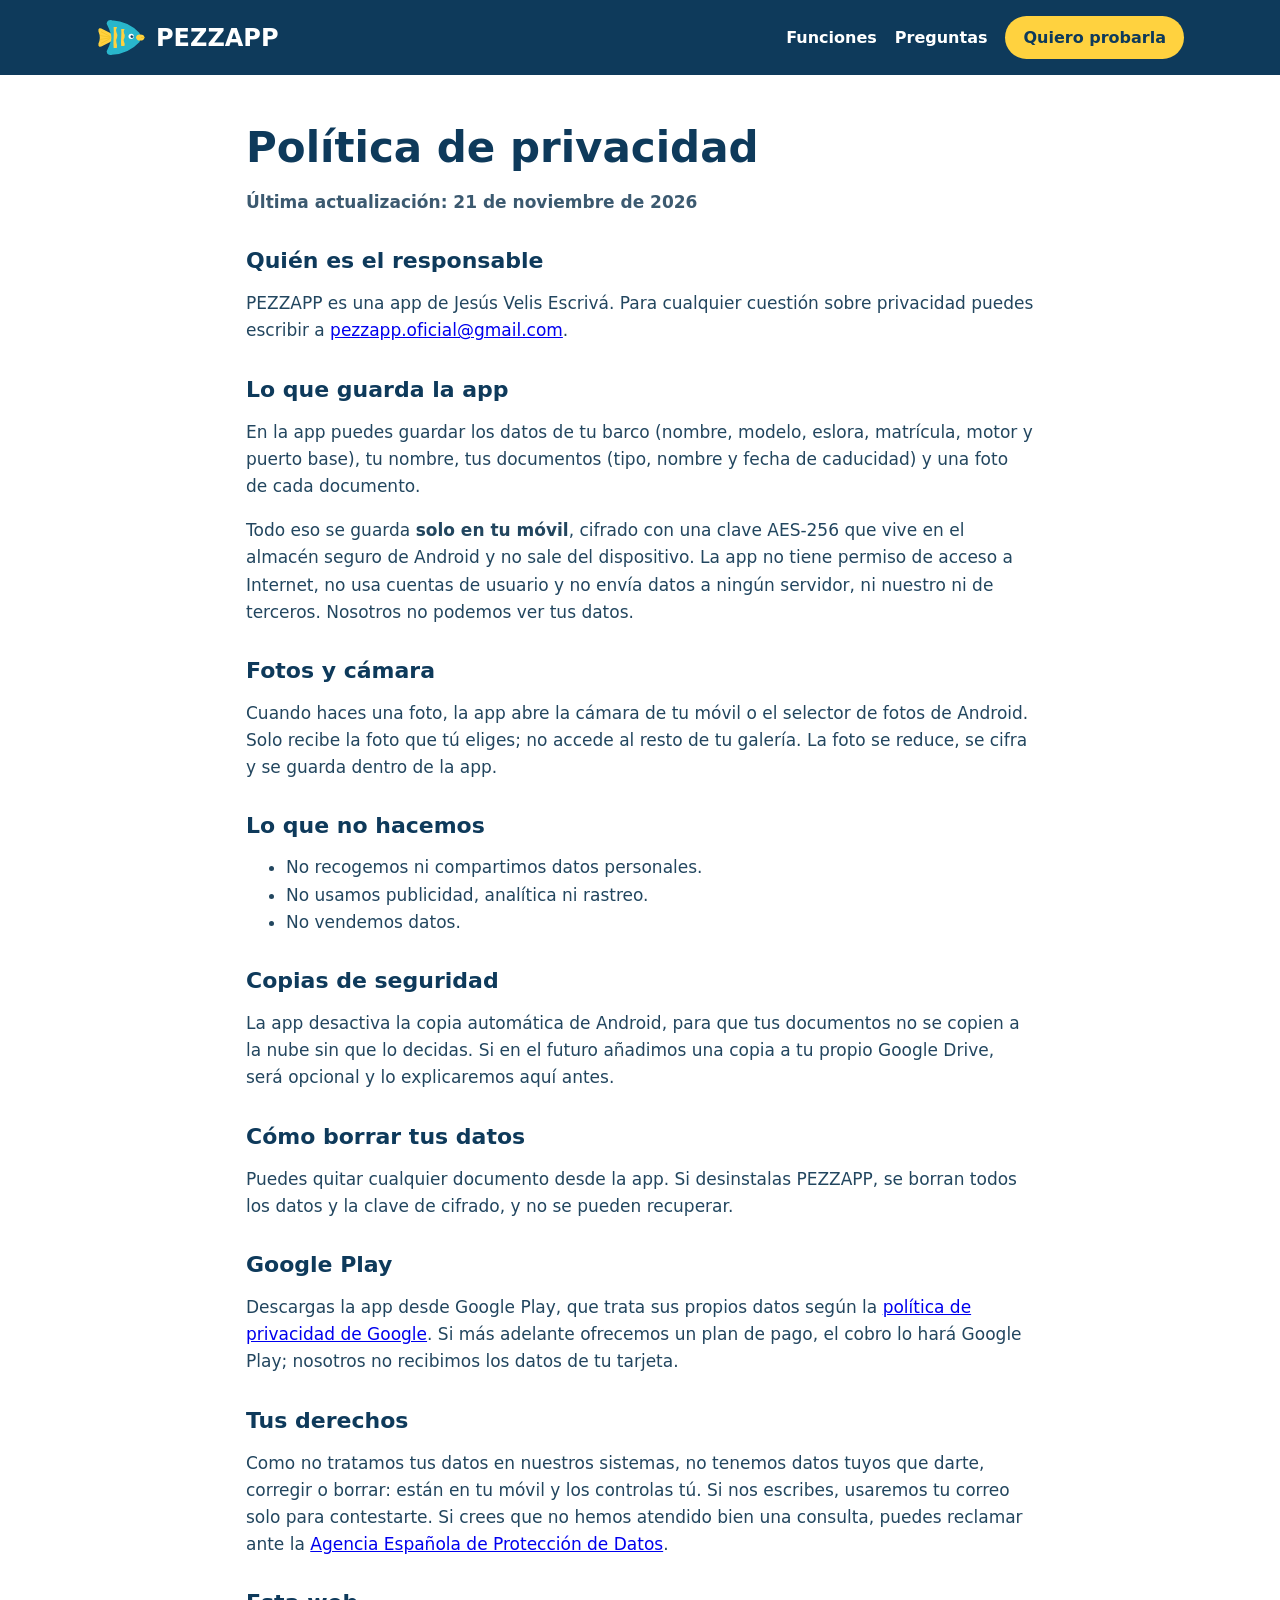
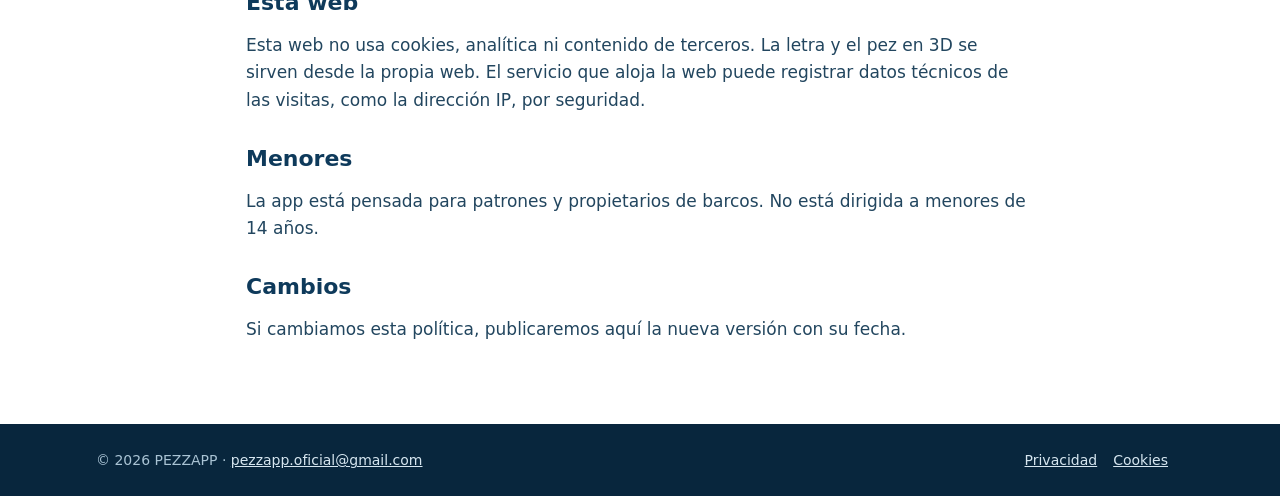
==== sitio/privacidad.html @ 7a9368ae "Web de PEZZAPP: portada y privacidad" ====
<!doctype html>
<html lang="es">
<head>
<meta charset="utf-8">
<meta name="viewport" content="width=device-width, initial-scale=1">
<title>Privacidad · PEZZAPP</title>
<meta name="description" content="Política de privacidad de PEZZAPP: tus papeles se guardan cifrados solo en tu móvil.">
<link rel="icon" href="data:image/svg+xml,%3Csvg%20xmlns%3D%22http%3A//www.w3.org/2000/svg%22%20viewBox%3D%220%200%20264%20196%22%3E%3Cg%20transform%3D%22translate%282%202%29%22%3E%0A%3Cpath%20d%3D%22M86.4%2083.2%20L32%2056%20Q11.2%2043.2%2014.4%2062.4%20Q28.8%2096%2014.4%20129.6%20Q11.2%20148.8%2032%20136%20L86.4%20108.8%20Z%22%20fill%3D%22%23FFD23F%22%20stroke%3D%22%23FFD23F%22%20stroke-width%3D%228%22%20stroke-linejoin%3D%22round%22/%3E%0A%3Cg%20stroke%3D%22%23E9B814%22%20stroke-width%3D%222.5%22%20stroke-linecap%3D%22round%22%20fill%3D%22none%22%3E%3Cpath%20d%3D%22M72%2090%20L26%2066%22/%3E%3Cpath%20d%3D%22M72%2094%20L22%2086%22/%3E%3Cpath%20d%3D%22M72%2098%20L22%20106%22/%3E%3Cpath%20d%3D%22M72%20102%20L26%20126%22/%3E%3C/g%3E%0A%3Cpath%20d%3D%22M60%2022.4%20Q61.6%204.8%2081.6%2010.4%20Q168%2016%20222.4%2075.2%20Q232%2096%20222.4%20116.8%20Q168%20176%2081.6%20181.6%20Q61.6%20187.2%2060%20169.6%20Q75.2%20140%2083.2%20112%20Q86.4%2096%2083.2%2080%20Q75.2%2052%2060%2022.4%20Z%22%20fill%3D%22%2329B6CC%22%20stroke%3D%22%2329B6CC%22%20stroke-width%3D%2212%22%20stroke-linejoin%3D%22round%22/%3E%0A%3Cpath%20d%3D%22M91%2040%20Q93%2070%2091%2096%20Q89%20124%2091%20152%20L108%20152%20Q112%20138%20106%20124%20Q101%20110%20109%2096%20Q114%2082%20106%2068%20Q101%2054%20109%2040%20Z%22%20fill%3D%22%23FFD23F%22/%3E%0A%3Cpath%20d%3D%22M131%2051%20Q133%2074%20131%2096%20Q129%20118%20131%20141%20L148%20141%20Q152%20130%20146%20119%20Q141%20108%20149%2096%20Q154%2084%20146%2073%20Q141%2062%20149%2051%20Z%22%20fill%3D%22%23FFD23F%22/%3E%0A%3Ccircle%20cx%3D%22184%22%20cy%3D%2290%22%20r%3D%2214%22%20fill%3D%22%23FFFFFF%22/%3E%3Ccircle%20cx%3D%22188%22%20cy%3D%2291%22%20r%3D%227.5%22%20fill%3D%22%230E3A5B%22/%3E%3Ccircle%20cx%3D%22191%22%20cy%3D%2287%22%20r%3D%222.6%22%20fill%3D%22%23FFFFFF%22/%3E%0A%3Cellipse%20cx%3D%22232%22%20cy%3D%2296%22%20rx%3D%2222%22%20ry%3D%2216.5%22%20fill%3D%22%23FFD23F%22/%3E%3Cpath%20d%3D%22M238%2096%20L254%2096%22%20stroke%3D%22%23E9B814%22%20stroke-width%3D%223%22%20stroke-linecap%3D%22round%22/%3E%0A%3C/g%3E%3C/svg%3E">
<link rel="stylesheet" href="estilo.css">
</head>
<body>
<header class="w-head"><div class="wrap">
  <a class="logo" href="index.html"><svg width="50" height="37" viewBox="0 0 264 196" aria-hidden="true"><g transform="translate(2 2)">
<path d="M86.4 83.2 L32 56 Q11.2 43.2 14.4 62.4 Q28.8 96 14.4 129.6 Q11.2 148.8 32 136 L86.4 108.8 Z" fill="#FFD23F" stroke="#FFD23F" stroke-width="8" stroke-linejoin="round"/>
<g stroke="#E9B814" stroke-width="2.5" stroke-linecap="round" fill="none"><path d="M72 90 L26 66"/><path d="M72 94 L22 86"/><path d="M72 98 L22 106"/><path d="M72 102 L26 126"/></g>
<path d="M60 22.4 Q61.6 4.8 81.6 10.4 Q168 16 222.4 75.2 Q232 96 222.4 116.8 Q168 176 81.6 181.6 Q61.6 187.2 60 169.6 Q75.2 140 83.2 112 Q86.4 96 83.2 80 Q75.2 52 60 22.4 Z" fill="#29B6CC" stroke="#29B6CC" stroke-width="12" stroke-linejoin="round"/>
<path d="M91 40 Q93 70 91 96 Q89 124 91 152 L108 152 Q112 138 106 124 Q101 110 109 96 Q114 82 106 68 Q101 54 109 40 Z" fill="#FFD23F"/>
<path d="M131 51 Q133 74 131 96 Q129 118 131 141 L148 141 Q152 130 146 119 Q141 108 149 96 Q154 84 146 73 Q141 62 149 51 Z" fill="#FFD23F"/>
<circle cx="184" cy="90" r="14" fill="#FFFFFF"/><circle cx="188" cy="91" r="7.5" fill="#0E3A5B"/><circle cx="191" cy="87" r="2.6" fill="#FFFFFF"/>
<ellipse cx="232" cy="96" rx="22" ry="16.5" fill="#FFD23F"/><path d="M238 96 L254 96" stroke="#E9B814" stroke-width="3" stroke-linecap="round"/>
</g></svg>PEZZAPP</a>
  <nav aria-label="Web"><a href="index.html#funciones">Funciones</a><a href="index.html#preguntas">Preguntas</a><a class="pill" href="index.html#probar">Quiero probarla</a></nav>
</div></header>
<main class="legal"><div class="wrap">
<h1>Política de privacidad</h1>
<p class="fecha">Última actualización: 21 de noviembre de 2026</p>

<h2>Quién es el responsable</h2>
<p>PEZZAPP es una app de Jesús Velis Escrivá. Para cualquier cuestión sobre privacidad puedes escribir a <a href="mailto:pezzapp.oficial@gmail.com">pezzapp.oficial@gmail.com</a>.</p>

<h2>Lo que guarda la app</h2>
<p>En la app puedes guardar los datos de tu barco (nombre, modelo, eslora, matrícula, motor y puerto base), tu nombre, tus documentos (tipo, nombre y fecha de caducidad) y una foto de cada documento.</p>
<p>Todo eso se guarda <strong>solo en tu móvil</strong>, cifrado con una clave AES-256 que vive en el almacén seguro de Android y no sale del dispositivo. La app no tiene permiso de acceso a Internet, no usa cuentas de usuario y no envía datos a ningún servidor, ni nuestro ni de terceros. Nosotros no podemos ver tus datos.</p>

<h2>Fotos y cámara</h2>
<p>Cuando haces una foto, la app abre la cámara de tu móvil o el selector de fotos de Android. Solo recibe la foto que tú eliges; no accede al resto de tu galería. La foto se reduce, se cifra y se guarda dentro de la app.</p>

<h2>Lo que no hacemos</h2>
<ul>
<li>No recogemos ni compartimos datos personales.</li>
<li>No usamos publicidad, analítica ni rastreo.</li>
<li>No vendemos datos.</li>
</ul>

<h2>Copias de seguridad</h2>
<p>La app desactiva la copia automática de Android, para que tus documentos no se copien a la nube sin que lo decidas. Si en el futuro añadimos una copia a tu propio Google Drive, será opcional y lo explicaremos aquí antes.</p>

<h2>Cómo borrar tus datos</h2>
<p>Puedes quitar cualquier documento desde la app. Si desinstalas PEZZAPP, se borran todos los datos y la clave de cifrado, y no se pueden recuperar.</p>

<h2>Google Play</h2>
<p>Descargas la app desde Google Play, que trata sus propios datos según la <a href="https://policies.google.com/privacy">política de privacidad de Google</a>. Si más adelante ofrecemos un plan de pago, el cobro lo hará Google Play; nosotros no recibimos los datos de tu tarjeta.</p>

<h2>Tus derechos</h2>
<p>Como no tratamos tus datos en nuestros sistemas, no tenemos datos tuyos que darte, corregir o borrar: están en tu móvil y los controlas tú. Si nos escribes, usaremos tu correo solo para contestarte. Si crees que no hemos atendido bien una consulta, puedes reclamar ante la <a href="https://www.aepd.es">Agencia Española de Protección de Datos</a>.</p>

<h2 id="cookies">Esta web</h2>
<p>Esta web no usa cookies, analítica ni contenido de terceros. La letra y el pez en 3D se sirven desde la propia web. El servicio que aloja la web puede registrar datos técnicos de las visitas, como la dirección IP, por seguridad.</p>

<h2>Menores</h2>
<p>La app está pensada para patrones y propietarios de barcos. No está dirigida a menores de 14 años.</p>

<h2>Cambios</h2>
<p>Si cambiamos esta política, publicaremos aquí la nueva versión con su fecha.</p>
</div></main>
<footer><div class="wrap">
  <span>© 2026 PEZZAPP · <a href="mailto:pezzapp.oficial@gmail.com">pezzapp.oficial@gmail.com</a></span>
  <span><a href="privacidad.html">Privacidad</a><a href="privacidad.html#cookies">Cookies</a></span>
</div></footer>
</body>
</html>
---- sitio/estilo.css ----
@font-face { font-family: "Nunito"; src: url(fuentes/nunito_400.ttf) format("truetype"); font-weight: 400; font-display: swap; }
@font-face { font-family: "Nunito"; src: url(fuentes/nunito_700.ttf) format("truetype"); font-weight: 700; font-display: swap; }
@font-face { font-family: "Nunito"; src: url(fuentes/nunito_800.ttf) format("truetype"); font-weight: 800; font-display: swap; }
@font-face { font-family: "Nunito"; src: url(fuentes/nunito_900.ttf) format("truetype"); font-weight: 900; font-display: swap; }
:root {
  --sea: #0E3A5B; --sea-deep: #08263D; --turq: #29B6CC; --yellow: #FFD23F;
  --foam: #F2FAFC; --ink: #0E3A5B; --muted: #3C5A70; --line: #CFE3EA;
}
* { box-sizing: border-box; }
body { margin: 0; background: #fff; color: var(--ink); font-family: "Nunito", system-ui, sans-serif; }
a:focus-visible { outline: 3px solid var(--turq); outline-offset: 2px; }
.wrap { max-width: 1120px; margin: 0 auto; padding: 0 16px; }
.w-head { background: var(--sea); color: #fff; }
.w-head .wrap { display: flex; flex-wrap: wrap; gap: 14px; align-items: center; justify-content: space-between; padding-top: 16px; padding-bottom: 16px; }
.logo { display: flex; align-items: center; gap: 10px; font-weight: 900; font-size: 24px; color: #fff; text-decoration: none; }
.w-head nav { display: flex; flex-wrap: wrap; gap: 18px; align-items: center; font-weight: 700; }
.w-head nav a { color: #fff; text-decoration: none; }
.pill { background: var(--yellow); color: var(--ink) !important; padding: 12px 18px; border-radius: 999px; font-weight: 900; }
.hero { background: var(--sea); color: #fff; }
.hero .wrap { display: flex; flex-wrap: wrap; gap: 36px; align-items: center; padding-top: 40px; padding-bottom: 72px; }
.hero .copy { flex: 999 1 420px; min-width: 0; display: flex; flex-direction: column; gap: 18px; }
.hero h1 { margin: 0; font-size: clamp(36px, 6vw, 56px); line-height: 1.05; font-weight: 900; }
.hero p { margin: 0; font-size: 19px; line-height: 1.5; color: #D6E6F0; max-width: 560px; }
.tag { align-self: flex-start; background: rgba(41,182,204,.18); color: #9BE3EE; font-weight: 800; padding: 6px 14px; border-radius: 999px; font-size: 14px; }
.ctas { display: flex; flex-wrap: wrap; gap: 12px; }
.cta { padding: 16px 24px; border-radius: 14px; font-weight: 900; font-size: 17px; text-decoration: none; }
.cta.y { background: var(--yellow); color: var(--ink); }
.cta.o { border: 2px solid var(--turq); color: #fff; }
.fishbox { flex: 1 1 280px; height: 300px; border-radius: 22px; overflow: hidden; background: radial-gradient(120% 90% at 50% 20%, #17577F 0%, var(--sea) 55%, var(--sea-deep) 100%); position: relative; }
.fishbox iframe { border: 0; width: 100%; height: 100%; display: block; }
.fishbox .hint { position: absolute; left: 0; right: 0; bottom: 10px; text-align: center; font-size: 12px; color: #9BB8CB; font-weight: 700; pointer-events: none; }
section.s { padding: 64px 0; }
section.s h2 { margin: 0 0 10px; font-size: clamp(28px, 4vw, 40px); font-weight: 900; }
section.s .lead { margin: 0 0 28px; font-size: 18px; color: var(--muted); max-width: 680px; line-height: 1.5; }
.grid { display: grid; grid-template-columns: repeat(auto-fit, minmax(240px, 1fr)); gap: 18px; }
.feat { background: var(--foam); border-radius: 20px; padding: 24px; }
.feat h3 { margin: 0 0 8px; font-size: 20px; font-weight: 900; }
.feat p { margin: 0; font-size: 16px; line-height: 1.5; color: var(--muted); }
.soon { display: inline-block; margin-left: 6px; background: var(--yellow); color: var(--ink); font-size: 12px; font-weight: 900; padding: 2px 8px; border-radius: 999px; vertical-align: middle; }
.steps { background: #E6F7FA; }
.step { display: flex; gap: 14px; align-items: flex-start; }
.num { flex: 0 0 46px; height: 46px; border-radius: 50%; background: var(--sea); color: var(--yellow); font-weight: 900; font-size: 22px; display: flex; align-items: center; justify-content: center; }
.step h3 { margin: 0 0 4px; font-size: 19px; font-weight: 900; }
.step p { margin: 0; color: var(--muted); }
.faq { background: var(--foam); }
.q { background: #fff; border-radius: 16px; padding: 20px; margin-bottom: 14px; }
.q h3 { margin: 0 0 6px; font-size: 18px; font-weight: 900; }
.q p { margin: 0; color: var(--muted); line-height: 1.5; }
.band { background: var(--turq); }
.band .wrap { display: flex; flex-wrap: wrap; gap: 20px; align-items: center; justify-content: space-between; padding-top: 48px; padding-bottom: 48px; }
.band h2 { margin: 0; font-size: clamp(26px, 4vw, 34px); font-weight: 900; color: var(--ink); }
.band a { background: var(--sea); color: #fff; }
.legal { padding: 48px 0 64px; }
.legal .wrap { max-width: 820px; }
.legal h1 { font-size: clamp(30px, 5vw, 42px); font-weight: 900; margin: 0 0 6px; }
.legal h2 { font-size: 22px; font-weight: 900; margin: 32px 0 8px; }
.legal p, .legal li { font-size: 17px; line-height: 1.6; color: #22465F; }
.legal .fecha { color: var(--muted); font-weight: 700; }
footer { background: var(--sea-deep); color: #A9C3D4; font-size: 14px; }
footer .wrap { display: flex; flex-wrap: wrap; gap: 16px; justify-content: space-between; padding-top: 28px; padding-bottom: 28px; }
footer a { color: #D6E6F0; margin-right: 16px; }
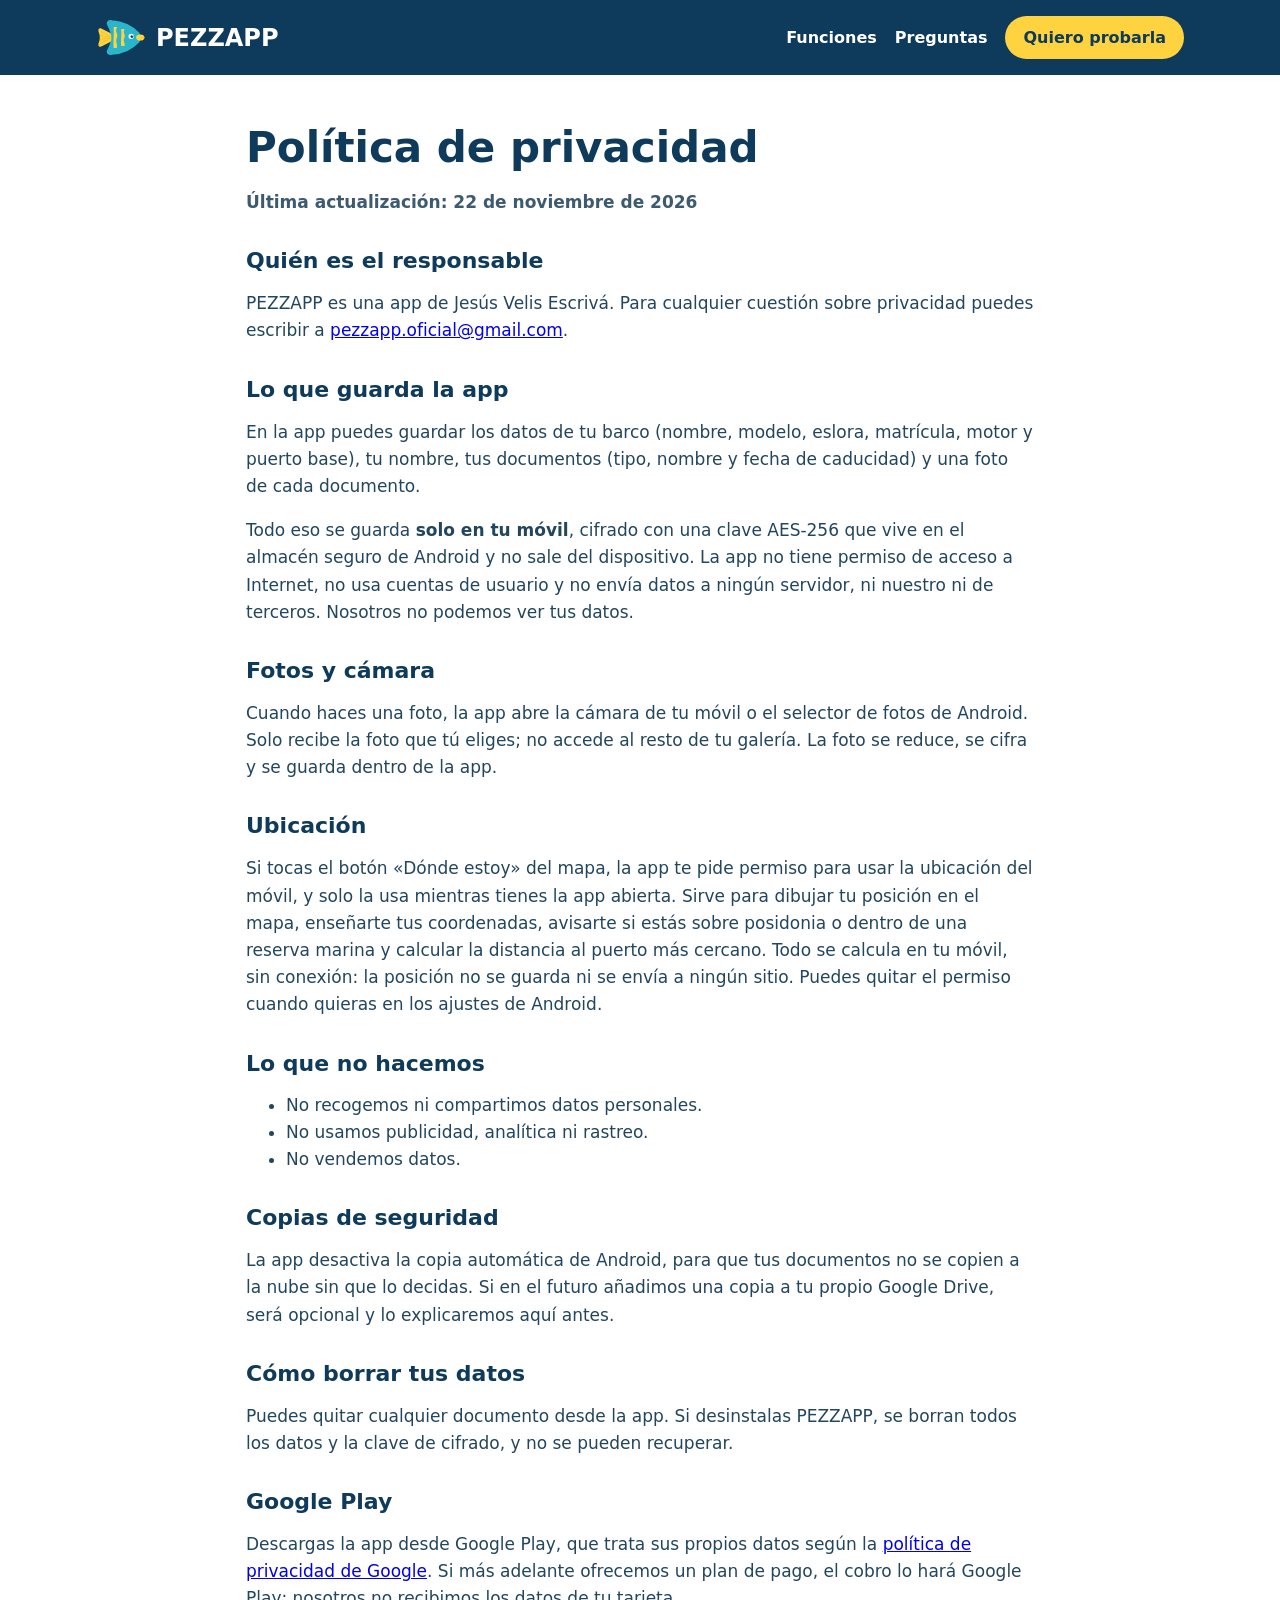
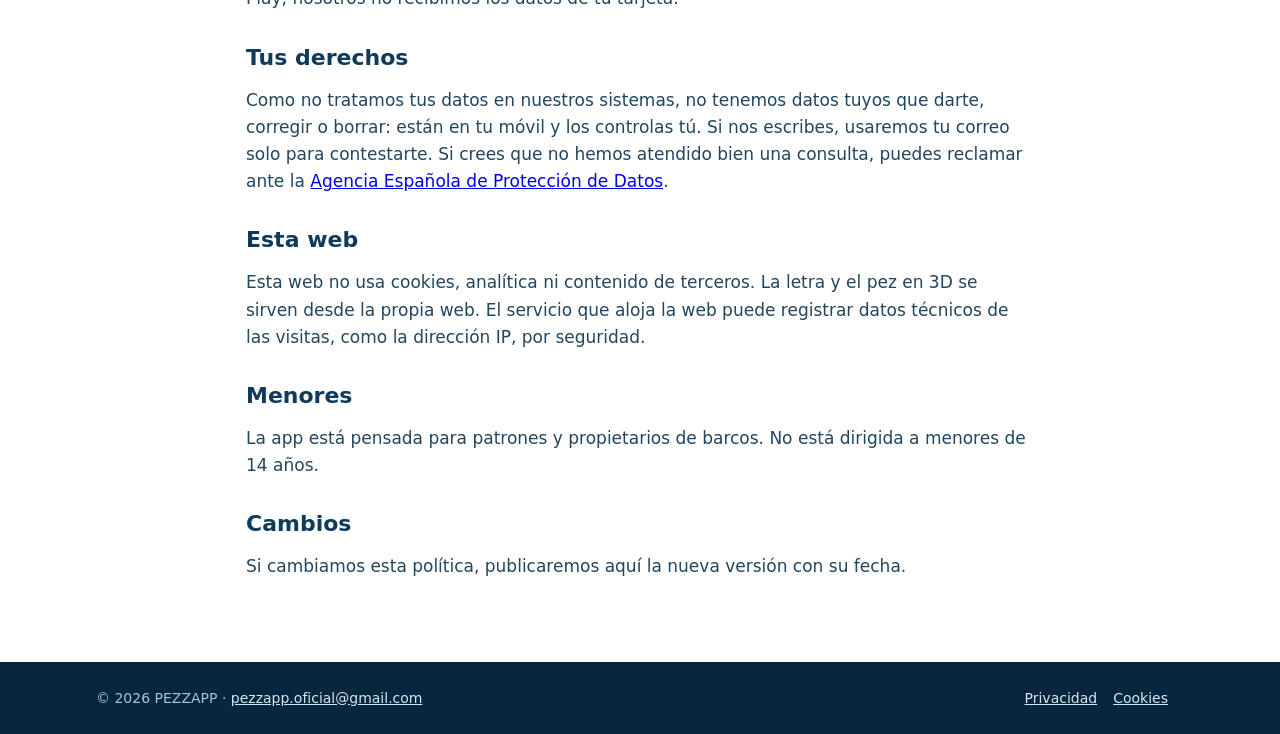
==== commit 17a7e414: "Privacidad: explicar el uso de la ubicación (punto azul del mapa)" ====
--- a/sitio/privacidad.html
+++ b/sitio/privacidad.html
@@ -23,7 +23,7 @@
 </div></header>
 <main class="legal"><div class="wrap">
 <h1>Política de privacidad</h1>
-<p class="fecha">Última actualización: 21 de noviembre de 2026</p>
+<p class="fecha">Última actualización: 22 de noviembre de 2026</p>
 
 <h2>Quién es el responsable</h2>
 <p>PEZZAPP es una app de Jesús Velis Escrivá. Para cualquier cuestión sobre privacidad puedes escribir a <a href="mailto:pezzapp.oficial@gmail.com">pezzapp.oficial@gmail.com</a>.</p>
@@ -34,6 +34,9 @@
 
 <h2>Fotos y cámara</h2>
 <p>Cuando haces una foto, la app abre la cámara de tu móvil o el selector de fotos de Android. Solo recibe la foto que tú eliges; no accede al resto de tu galería. La foto se reduce, se cifra y se guarda dentro de la app.</p>
+
+    <h2>Ubicación</h2>
+    <p>Si tocas el botón «Dónde estoy» del mapa, la app te pide permiso para usar la ubicación del móvil, y solo la usa mientras tienes la app abierta. Sirve para dibujar tu posición en el mapa, enseñarte tus coordenadas, avisarte si estás sobre posidonia o dentro de una reserva marina y calcular la distancia al puerto más cercano. Todo se calcula en tu móvil, sin conexión: la posición no se guarda ni se envía a ningún sitio. Puedes quitar el permiso cuando quieras en los ajustes de Android.</p>
 
 <h2>Lo que no hacemos</h2>
 <ul>
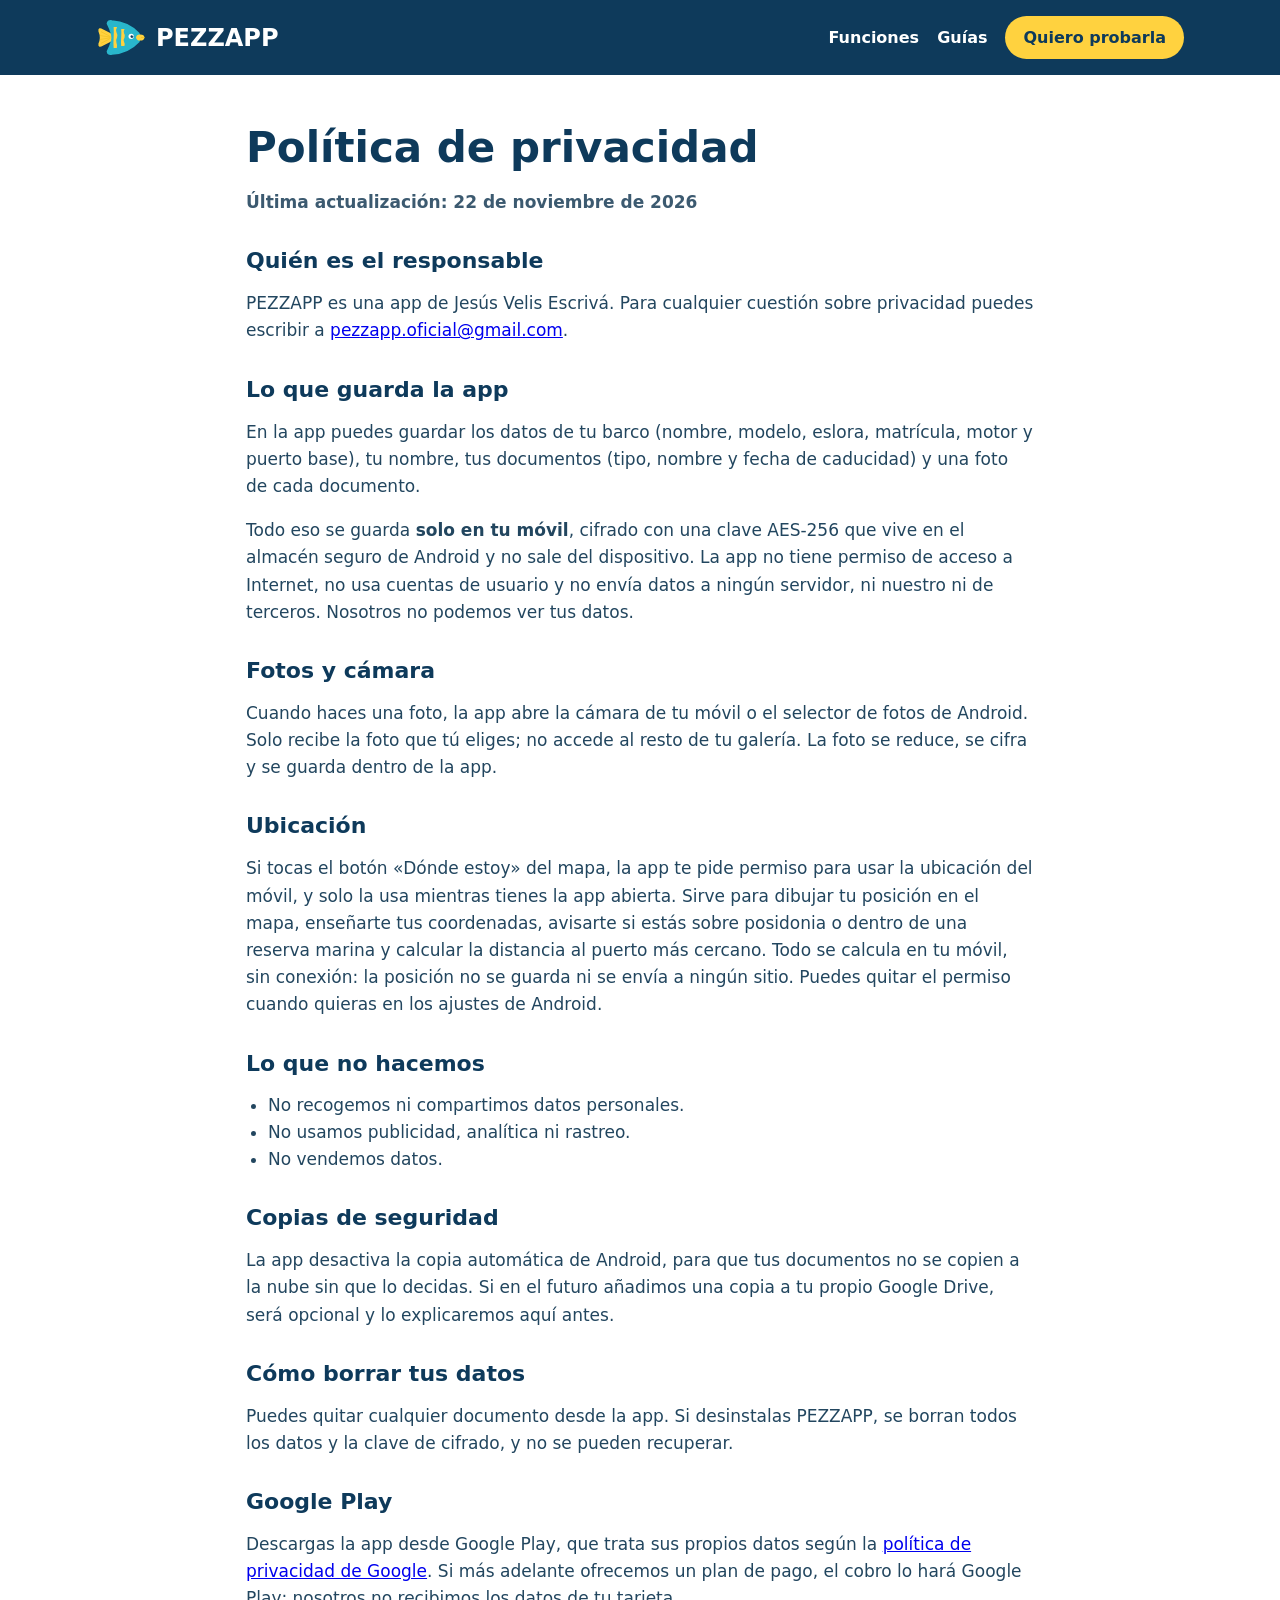
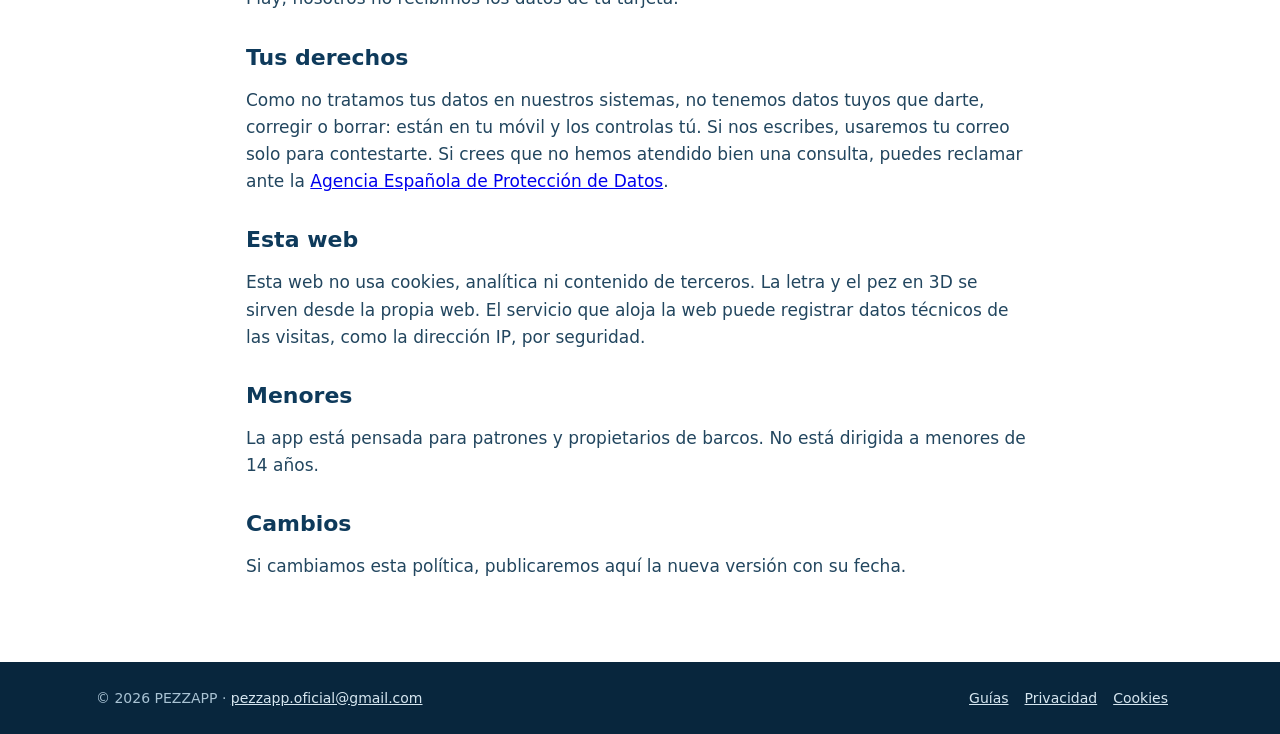
==== commit 8f376345: "Web: guías para el patrón, planes gratis/PEZZAPP+, mapa y GPS en la portada, sitemap" ====
--- a/sitio/privacidad.html
+++ b/sitio/privacidad.html
@@ -19,7 +19,7 @@
 <circle cx="184" cy="90" r="14" fill="#FFFFFF"/><circle cx="188" cy="91" r="7.5" fill="#0E3A5B"/><circle cx="191" cy="87" r="2.6" fill="#FFFFFF"/>
 <ellipse cx="232" cy="96" rx="22" ry="16.5" fill="#FFD23F"/><path d="M238 96 L254 96" stroke="#E9B814" stroke-width="3" stroke-linecap="round"/>
 </g></svg>PEZZAPP</a>
-  <nav aria-label="Web"><a href="index.html#funciones">Funciones</a><a href="index.html#preguntas">Preguntas</a><a class="pill" href="index.html#probar">Quiero probarla</a></nav>
+  <nav aria-label="Web"><a href="index.html#funciones">Funciones</a><a href="guias/index.html">Guías</a><a class="pill" href="index.html#probar">Quiero probarla</a></nav>
 </div></header>
 <main class="legal"><div class="wrap">
 <h1>Política de privacidad</h1>
@@ -35,8 +35,8 @@
 <h2>Fotos y cámara</h2>
 <p>Cuando haces una foto, la app abre la cámara de tu móvil o el selector de fotos de Android. Solo recibe la foto que tú eliges; no accede al resto de tu galería. La foto se reduce, se cifra y se guarda dentro de la app.</p>
 
-    <h2>Ubicación</h2>
-    <p>Si tocas el botón «Dónde estoy» del mapa, la app te pide permiso para usar la ubicación del móvil, y solo la usa mientras tienes la app abierta. Sirve para dibujar tu posición en el mapa, enseñarte tus coordenadas, avisarte si estás sobre posidonia o dentro de una reserva marina y calcular la distancia al puerto más cercano. Todo se calcula en tu móvil, sin conexión: la posición no se guarda ni se envía a ningún sitio. Puedes quitar el permiso cuando quieras en los ajustes de Android.</p>
+<h2>Ubicación</h2>
+<p>Si tocas el botón «Dónde estoy» del mapa, la app te pide permiso para usar la ubicación del móvil, y solo la usa mientras tienes la app abierta. Sirve para dibujar tu posición en el mapa, enseñarte tus coordenadas, avisarte si estás sobre posidonia o dentro de una reserva marina y calcular la distancia al puerto más cercano. Todo se calcula en tu móvil, sin conexión: la posición no se guarda ni se envía a ningún sitio. Puedes quitar el permiso cuando quieras en los ajustes de Android.</p>
 
 <h2>Lo que no hacemos</h2>
 <ul>
@@ -68,7 +68,7 @@
 </div></main>
 <footer><div class="wrap">
   <span>© 2026 PEZZAPP · <a href="mailto:pezzapp.oficial@gmail.com">pezzapp.oficial@gmail.com</a></span>
-  <span><a href="privacidad.html">Privacidad</a><a href="privacidad.html#cookies">Cookies</a></span>
+  <span><a href="guias/index.html">Guías</a><a href="privacidad.html">Privacidad</a><a href="privacidad.html#cookies">Cookies</a></span>
 </div></footer>
 </body>
 </html>
--- a/sitio/estilo.css
+++ b/sitio/estilo.css
@@ -59,3 +59,31 @@
 footer { background: var(--sea-deep); color: #A9C3D4; font-size: 14px; }
 footer .wrap { display: flex; flex-wrap: wrap; gap: 16px; justify-content: space-between; padding-top: 28px; padding-bottom: 28px; }
 footer a { color: #D6E6F0; margin-right: 16px; }
+/* Guías y planes (27-11-2026) */
+.legal .entradilla { font-size: 19px; line-height: 1.55; color: var(--muted); }
+.legal .miga { margin: 0 0 8px; font-weight: 800; font-size: 15px; }
+.legal .miga a { color: var(--turq); text-decoration: none; }
+.legal ul { padding-left: 22px; }
+.legal .nota { font-size: 14px; color: var(--muted); border-top: 1px solid var(--line); padding-top: 14px; margin-top: 32px; }
+.legal .fuentes li { font-size: 15px; }
+.tabla { overflow-x: auto; margin: 12px 0 8px; }
+.tabla table { border-collapse: collapse; width: 100%; min-width: 480px; font-size: 16px; }
+.tabla th, .tabla td { text-align: left; padding: 10px 12px; border-bottom: 1px solid var(--line); vertical-align: top; color: #22465F; }
+.tabla th { background: var(--foam); font-weight: 900; color: var(--ink); }
+.caja-app { background: #E6F7FA; border-left: 6px solid var(--turq); border-radius: 14px; padding: 18px 20px; margin: 32px 0 8px; font-size: 17px; line-height: 1.55; color: #22465F; }
+.caja-app a { font-weight: 900; color: var(--ink); }
+.guias { display: grid; grid-template-columns: repeat(auto-fit, minmax(240px, 1fr)); gap: 18px; margin-top: 20px; }
+.guia { display: block; background: var(--foam); border-radius: 20px; padding: 22px; text-decoration: none; color: var(--ink); border: 2px solid transparent; }
+.guia:hover, .guia:focus-visible { border-color: var(--turq); }
+.guia h2, .guia h3 { margin: 0 0 8px; font-size: 20px; font-weight: 900; }
+.legal .guia p, .guia p { margin: 0; font-size: 16px; line-height: 1.5; color: var(--muted); }
+.planes { display: grid; grid-template-columns: repeat(auto-fit, minmax(260px, 1fr)); gap: 18px; }
+.plan { border-radius: 22px; padding: 26px; background: var(--foam); }
+.plan.plus { background: var(--sea); color: #fff; }
+.plan h3 { margin: 0 0 4px; font-size: 24px; font-weight: 900; }
+.plan .sub { margin: 0 0 14px; color: var(--muted); font-weight: 700; }
+.plan.plus .sub { color: #9BE3EE; }
+.plan ul { margin: 0; padding: 0; list-style: none; display: grid; gap: 10px; }
+.plan li { font-size: 16px; line-height: 1.45; padding-left: 28px; position: relative; }
+.plan li::before { content: "✓"; position: absolute; left: 0; font-weight: 900; color: var(--turq); }
+.plan.plus li::before { color: var(--yellow); }
